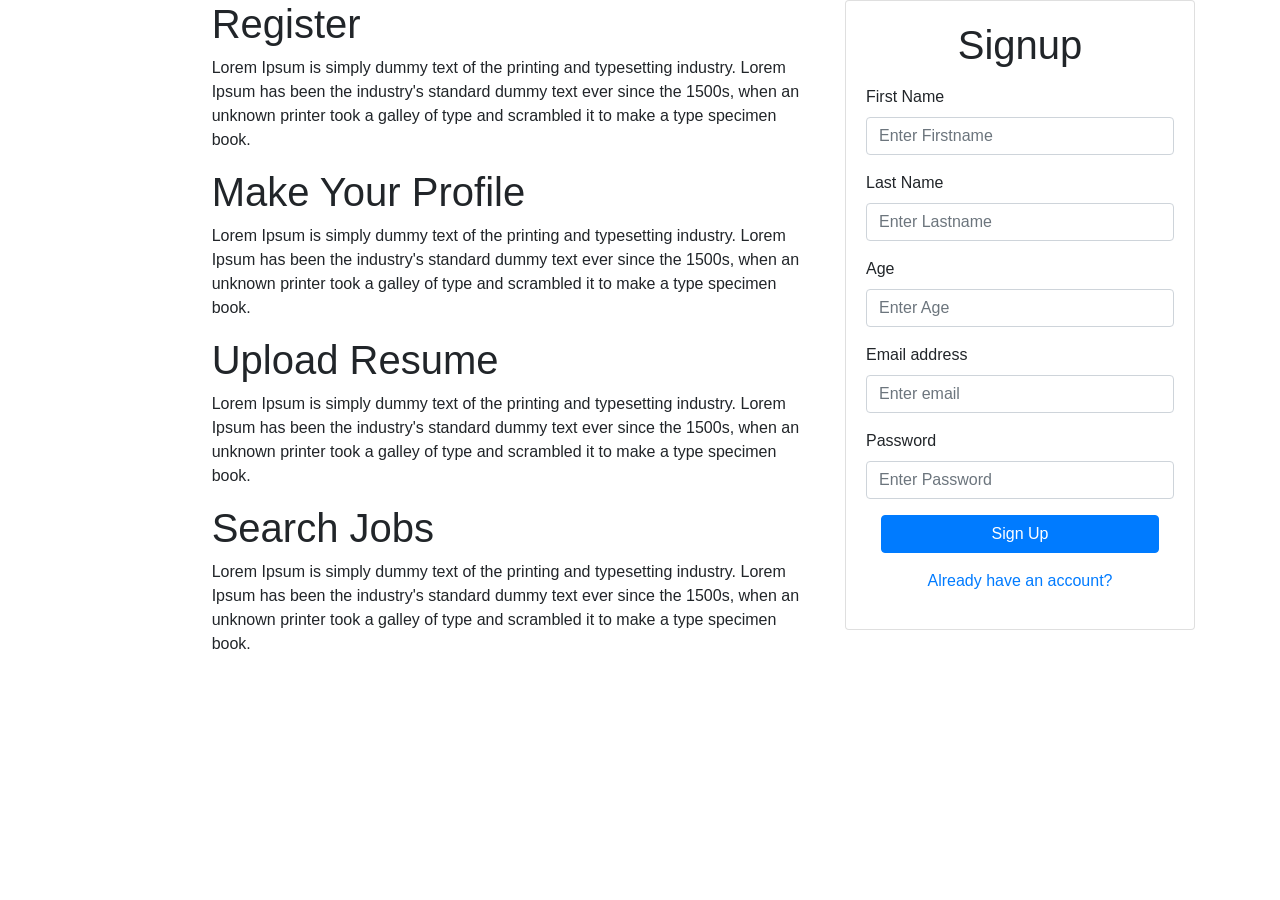
==== loginuser.html @ 523ed91b "Made both user and Rider login pages" ====
<!DOCTYPE html>
<html lang="en" dir="ltr">
  <head>
    <meta charset="utf-8">
    <title></title>
    <script type="text/css" src="style.css"></script>
    <script type="text/javascript" src="login.js"></script>
    <link rel="stylesheet" href="https://stackpath.bootstrapcdn.com/bootstrap/4.3.1/css/bootstrap.min.css" integrity="sha384-ggOyR0iXCbMQv3Xipma34MD+dH/1fQ784/j6cY/iJTQUOhcWr7x9JvoRxT2MZw1T" crossorigin="anonymous">
    <script src="//maxcdn.bootstrapcdn.com/bootstrap/4.1.1/js/bootstrap.min.js"></script>
    <script src="//cdnjs.cloudflare.com/ajax/libs/jquery/3.2.1/jquery.min.js"></script>
    <link rel="stylesheet" href="https://cdn.lineicons.com/1.0.0/LineIcons.min.css">
    <link href="https://fonts.googleapis.com/css?family=Poppins" rel="stylesheet">
    <link rel="stylesheet" href="https://cdnjs.cloudflare.com/ajax/libs/animate.css/3.7.0/animate.css" />
  </head>
  <body>
<div class="container-fluid bg">
	<div class="container">
	    <div class="row">
		<div class="col-md-8 ">
		    <div class="row">
		        <div class="col-sm-3 col-md-2 col-lg-2">
		            <i class="lni lni-enter" aria-hidden="true"></i>
		        </div>

		        <div class="col-sm-9 col-md-10 col-lg-10">
		            <h1 class="heading">Register</h1>
		            <p>Lorem Ipsum is simply dummy text of the printing and typesetting industry. Lorem Ipsum has been the industry's standard dummy text ever since the 1500s, when an unknown printer took a galley of type and scrambled it to make a type specimen book.</p>
		        </div>
		    </div>

		     <div class="row">
		        <div class="col-sm-3 col-md-2 col-lg-2">
		            <i class="lni lni-user" aria-hidden="true"></i>
		        </div>

		        <div class="col-sm-9 col-md-10 col-lg-10">
		            <h1 class="heading">Make Your Profile</h1>
		            <p>Lorem Ipsum is simply dummy text of the printing and typesetting industry. Lorem Ipsum has been the industry's standard dummy text ever since the 1500s, when an unknown printer took a galley of type and scrambled it to make a type specimen book.</p>
		        </div>
		    </div>

		      <div class="row">
		        <div class="col-sm-3 col-md-2 col-lg-2">
		            <i class="lni lni-cloud-upload" aria-hidden="true"></i>
		        </div>

		        <div class="col-sm-9 col-md-10 col-lg-10">
		            <h1 class="heading">Upload Resume</h1>
		            <p>Lorem Ipsum is simply dummy text of the printing and typesetting industry. Lorem Ipsum has been the industry's standard dummy text ever since the 1500s, when an unknown printer took a galley of type and scrambled it to make a type specimen book.</p>
		        </div>
		    </div>

		    <div class="row">
		        <div class="col-sm-3 col-md-2 col-lg-2">
		            <i class="lni lni-search" aria-hidden="true"></i>
		        </div>

		        <div class="col-sm-9 col-md-10 col-lg-10">
		            <h1 class="heading">Search Jobs</h1>
		            <p>Lorem Ipsum is simply dummy text of the printing and typesetting industry. Lorem Ipsum has been the industry's standard dummy text ever since the 1500s, when an unknown printer took a galley of type and scrambled it to make a type specimen book.</p>
		        </div>
		    </div>
		</div>

		<div class="col-md-4">
		        <div class="card regform wow bounce animated" data-wow-delay="0.05s">
		            <div class="card-body regform">
		               <div class="myform form ">
                        <div class="logo mb-3">
                           <div class="col-md-12 text-center">
                              <h1 class="sign">Signup</h1>
                           </div>
                        </div>
                        <form action="#" name="registration">
                           <div class="form-group">
                              <label for="exampleInputEmail1">First Name</label>
                              <input type="text"  name="firstname" class="form-control" id="firstname" aria-describedby="emailHelp" placeholder="Enter Firstname">
                           </div>
                           <div class="form-group">
                              <label for="exampleInputEmail1">Last Name</label>
                              <input type="text"  name="lastname" class="form-control" id="lastname" aria-describedby="emailHelp" placeholder="Enter Lastname">
                           </div>
                           <div class="form-group">
                              <label for="exampleInputEmail1">Age</label>
                              <input type="number"  name="age" class="form-control" id="age" aria-describedby="emailHelp" placeholder="Enter Age">
                           </div>
                           <div class="form-group">
                              <label for="exampleInputEmail1">Email address</label>
                              <input type="email" name="email"  class="form-control" id="email" aria-describedby="emailHelp" placeholder="Enter email">
                           </div>
                           <div class="form-group">
                              <label for="exampleInputEmail1">Password</label>
                              <input type="password" name="password" id="password"  class="form-control" aria-describedby="emailHelp" placeholder="Enter Password">
                           </div>
                           <div class="col-md-12 text-center mb-3">
                              <button type="submit" class=" btn btn-block mybtn btn-primary tx-tfm">Sign Up</button>
                           </div>
                           <div class="col-md-12 ">
                              <div class="form-group">
                                 <p class="text-center"><a href="#" id="signin">Already have an account?</a></p>
                              </div>
                           </div>
                            </div>
		            </div>
		        </div>
		    </div>
	</div>
	</div>
</div>

  </body>
</html>
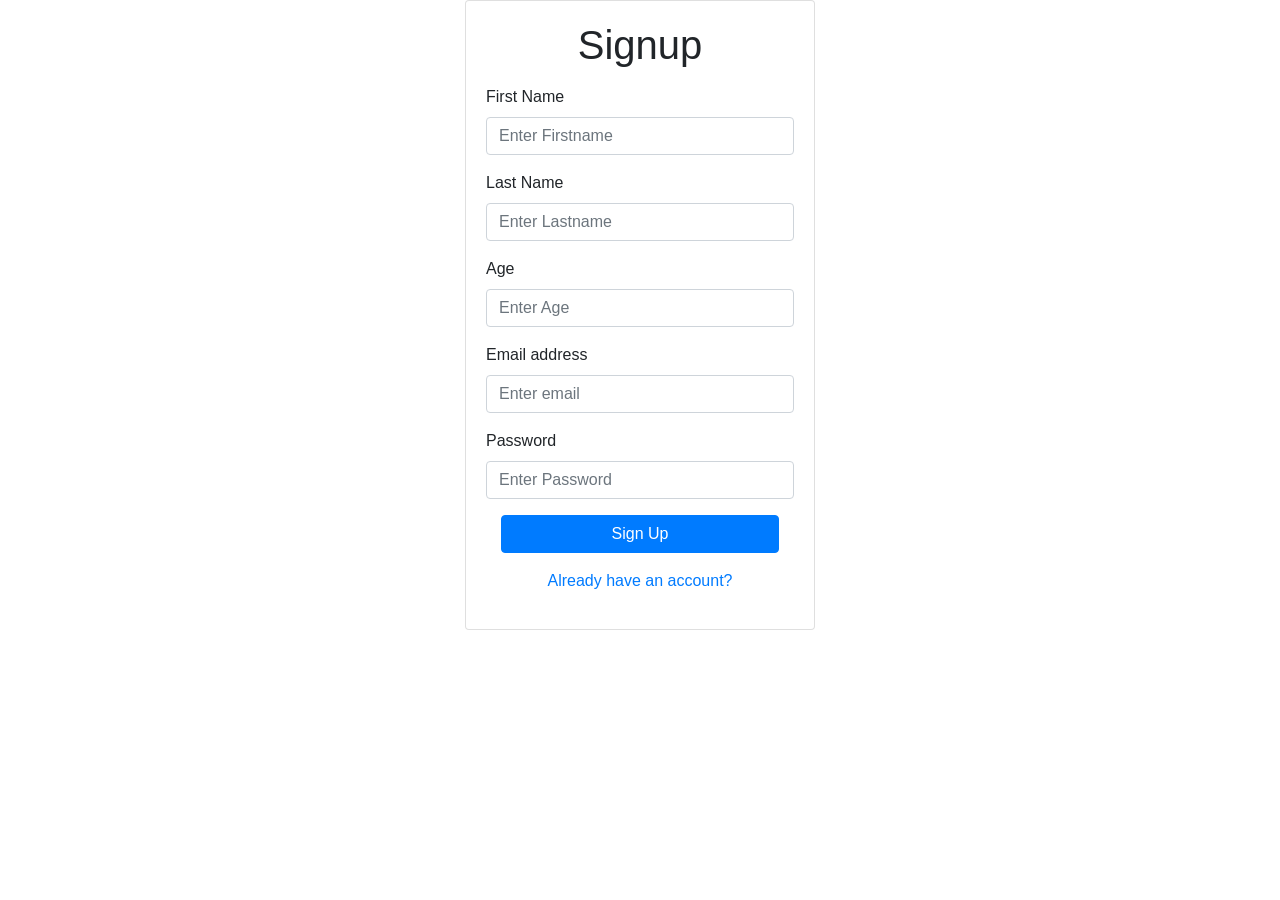
==== commit 56a94ebc: "Changed look of sign up page" ====
--- a/loginuser.html
+++ b/loginuser.html
@@ -16,50 +16,8 @@
 <div class="container-fluid bg">
 	<div class="container">
 	    <div class="row">
-		<div class="col-md-8 ">
-		    <div class="row">
-		        <div class="col-sm-3 col-md-2 col-lg-2">
-		            <i class="lni lni-enter" aria-hidden="true"></i>
-		        </div>
+		<div class="col-md-4 ">
 
-		        <div class="col-sm-9 col-md-10 col-lg-10">
-		            <h1 class="heading">Register</h1>
-		            <p>Lorem Ipsum is simply dummy text of the printing and typesetting industry. Lorem Ipsum has been the industry's standard dummy text ever since the 1500s, when an unknown printer took a galley of type and scrambled it to make a type specimen book.</p>
-		        </div>
-		    </div>
-
-		     <div class="row">
-		        <div class="col-sm-3 col-md-2 col-lg-2">
-		            <i class="lni lni-user" aria-hidden="true"></i>
-		        </div>
-
-		        <div class="col-sm-9 col-md-10 col-lg-10">
-		            <h1 class="heading">Make Your Profile</h1>
-		            <p>Lorem Ipsum is simply dummy text of the printing and typesetting industry. Lorem Ipsum has been the industry's standard dummy text ever since the 1500s, when an unknown printer took a galley of type and scrambled it to make a type specimen book.</p>
-		        </div>
-		    </div>
-
-		      <div class="row">
-		        <div class="col-sm-3 col-md-2 col-lg-2">
-		            <i class="lni lni-cloud-upload" aria-hidden="true"></i>
-		        </div>
-
-		        <div class="col-sm-9 col-md-10 col-lg-10">
-		            <h1 class="heading">Upload Resume</h1>
-		            <p>Lorem Ipsum is simply dummy text of the printing and typesetting industry. Lorem Ipsum has been the industry's standard dummy text ever since the 1500s, when an unknown printer took a galley of type and scrambled it to make a type specimen book.</p>
-		        </div>
-		    </div>
-
-		    <div class="row">
-		        <div class="col-sm-3 col-md-2 col-lg-2">
-		            <i class="lni lni-search" aria-hidden="true"></i>
-		        </div>
-
-		        <div class="col-sm-9 col-md-10 col-lg-10">
-		            <h1 class="heading">Search Jobs</h1>
-		            <p>Lorem Ipsum is simply dummy text of the printing and typesetting industry. Lorem Ipsum has been the industry's standard dummy text ever since the 1500s, when an unknown printer took a galley of type and scrambled it to make a type specimen book.</p>
-		        </div>
-		    </div>
 		</div>
 
 		<div class="col-md-4">
